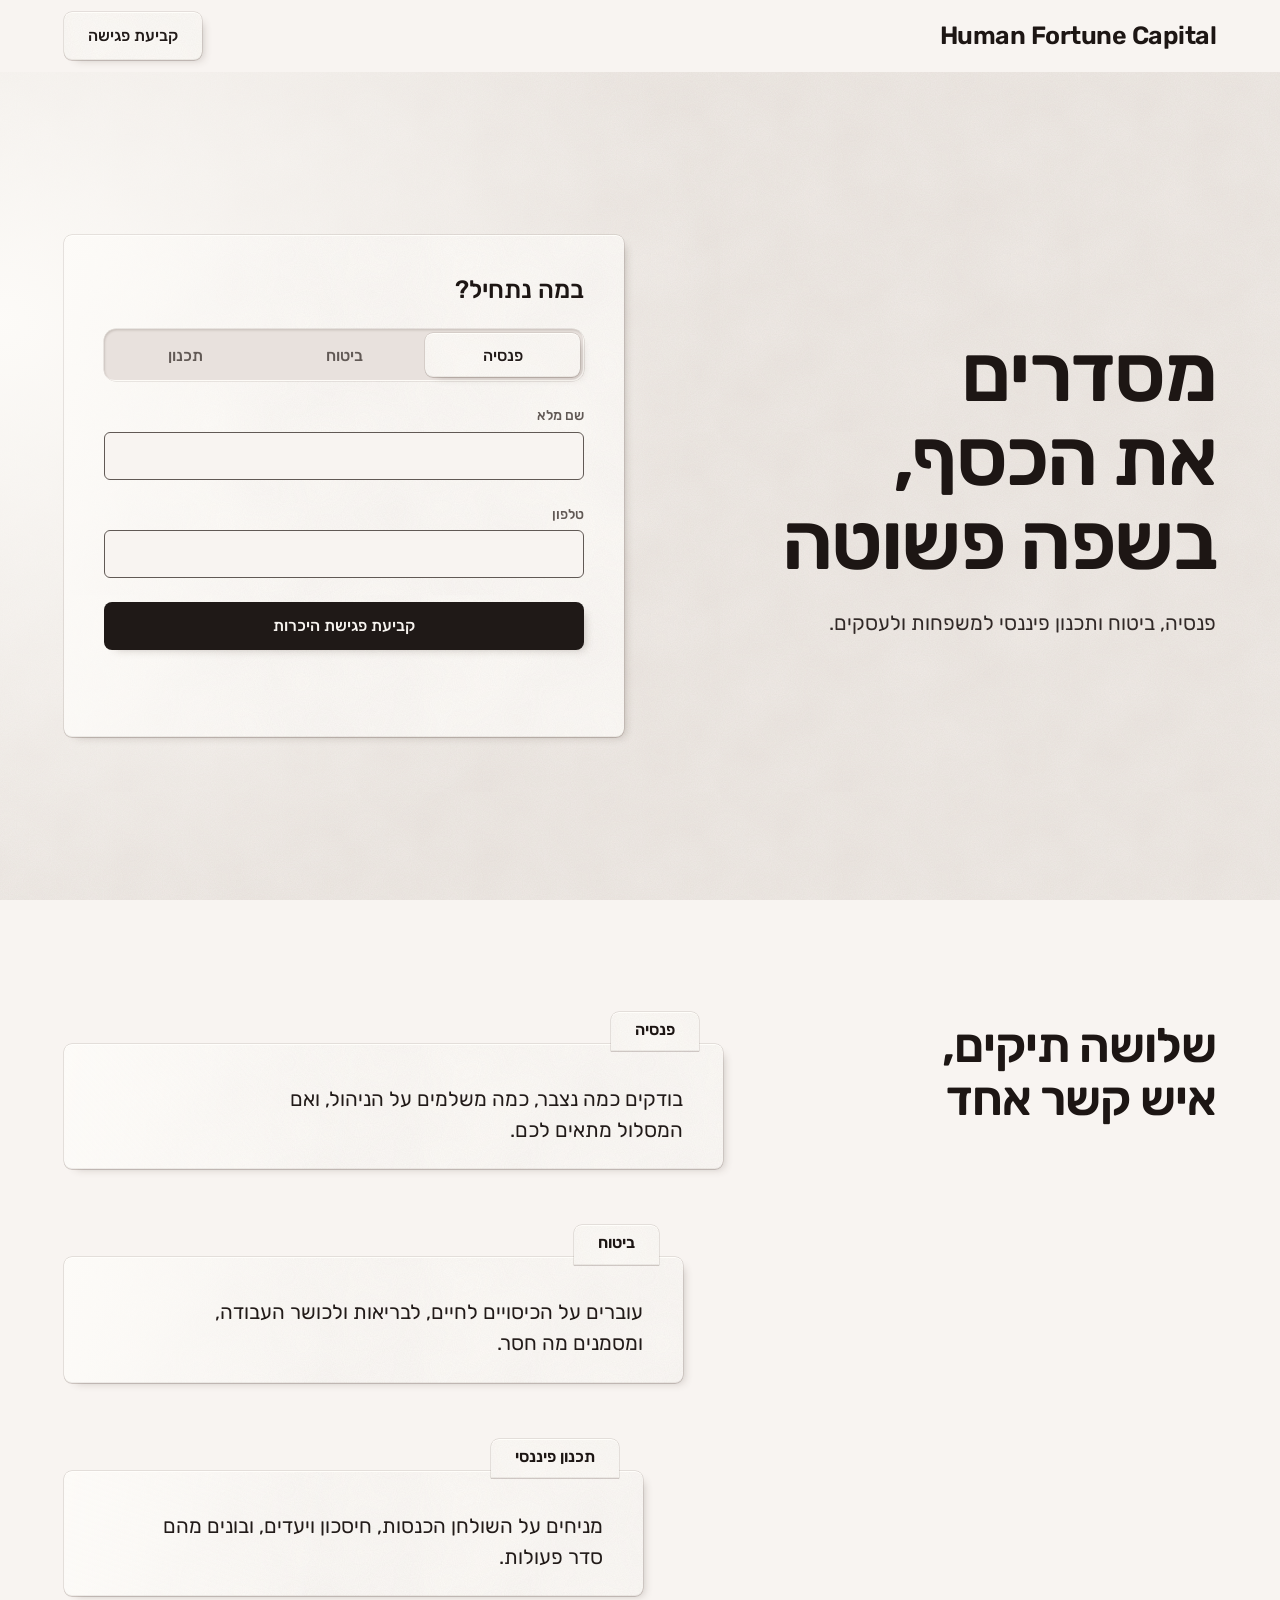
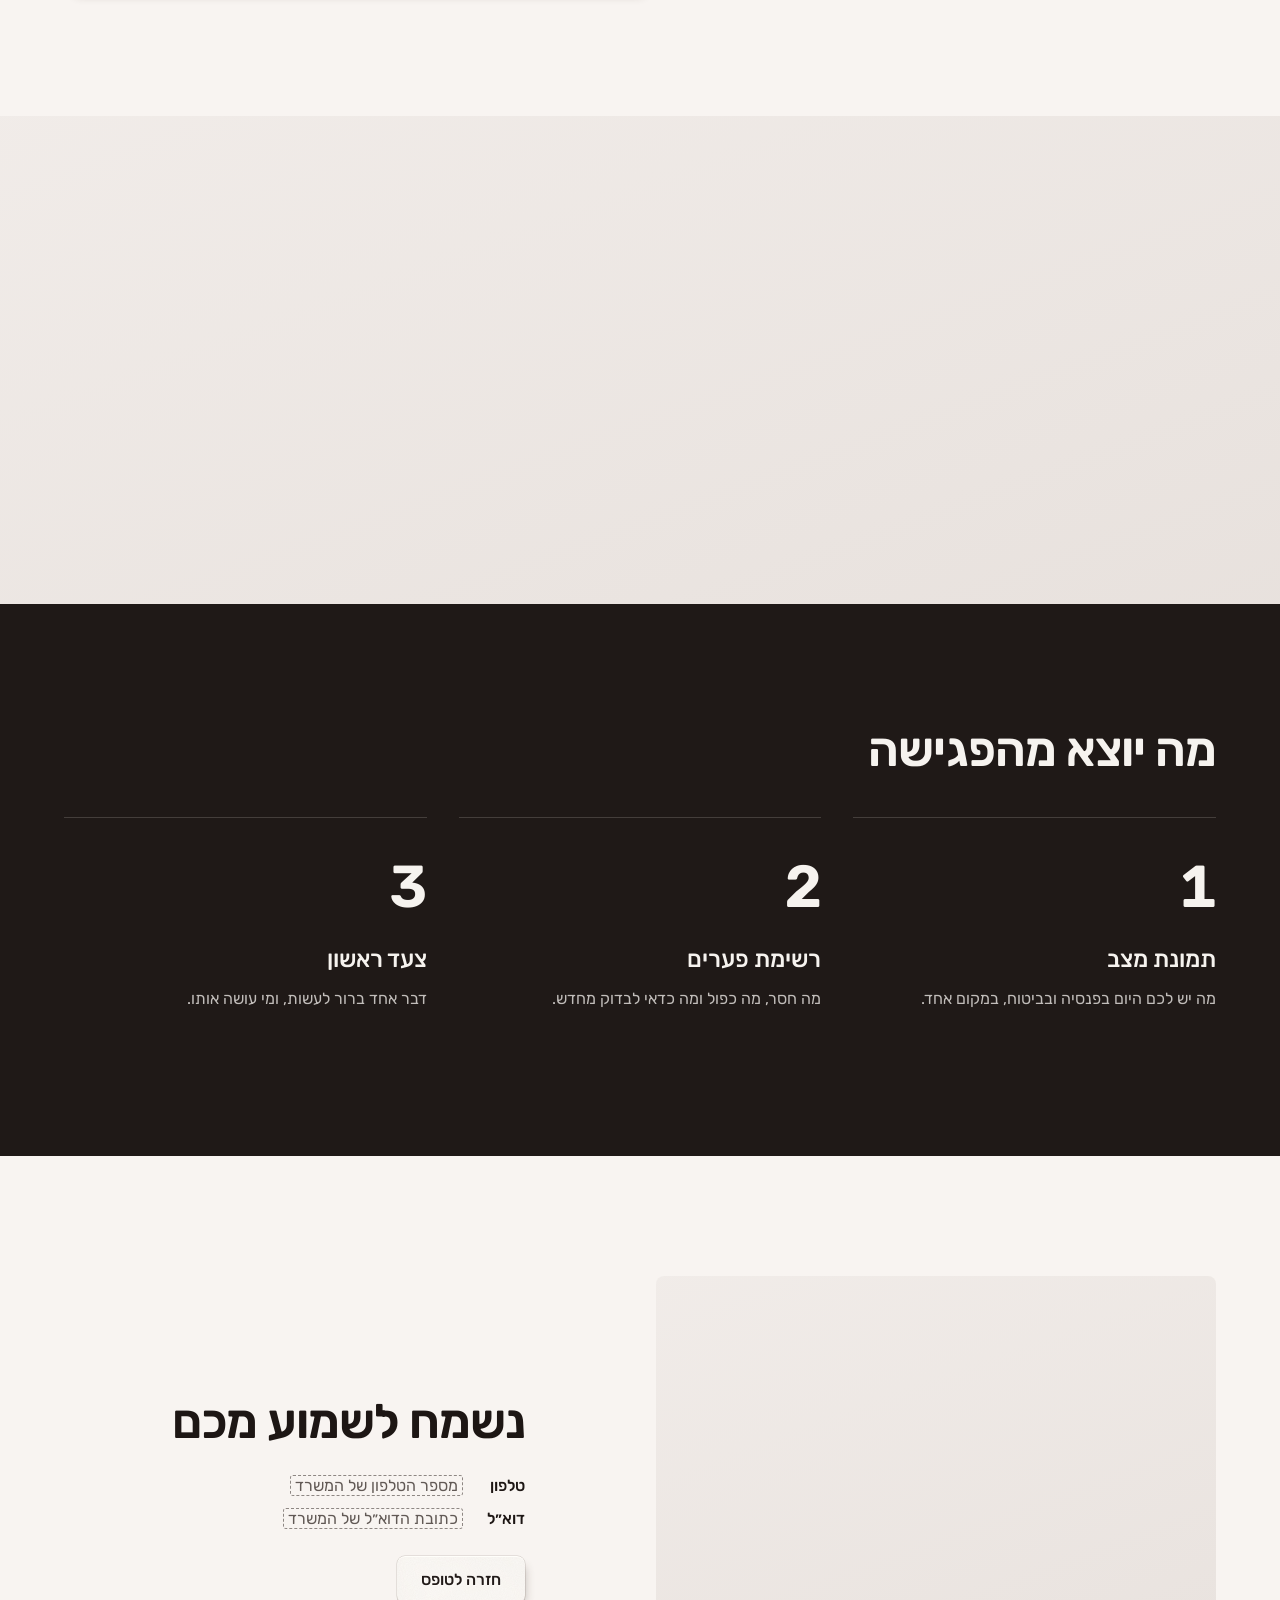
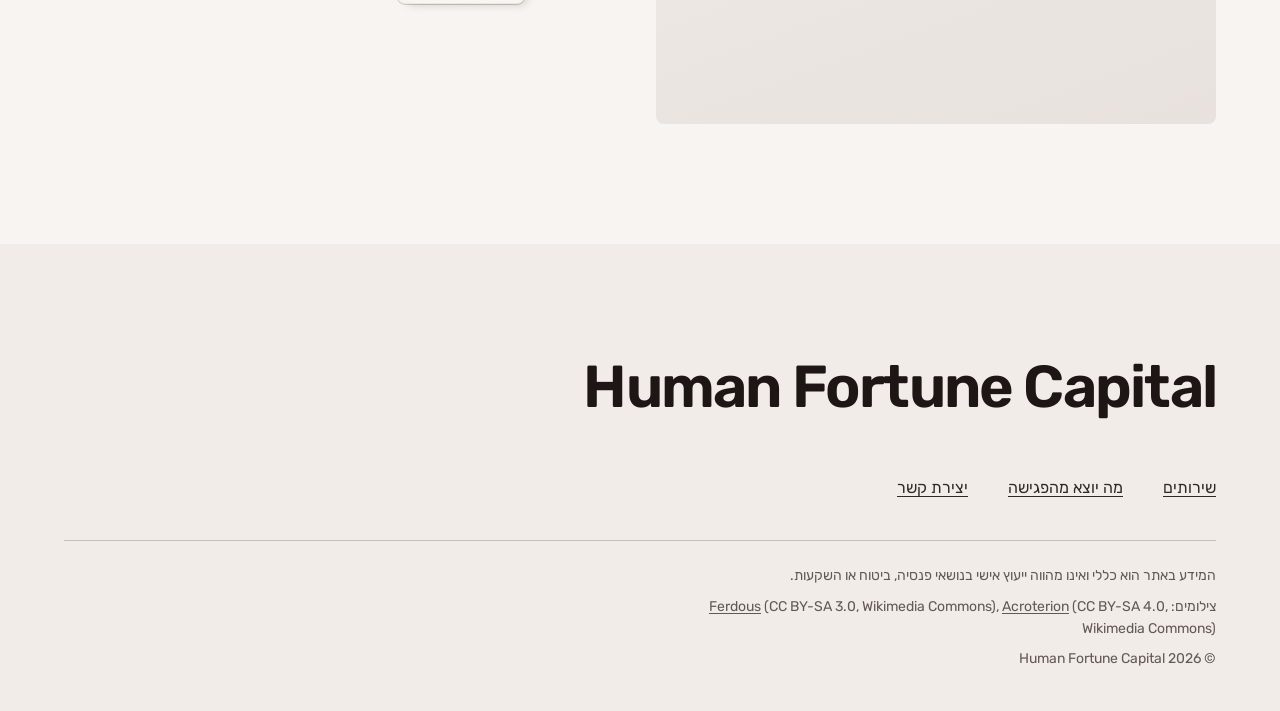
==== coral/index.html @ a2f9477d "Add three Hebrew RTL example designs for Human Fortune Capital Co-Authored-By: Claude Sonnet 5.5 <no" ====
<!doctype html>
<html lang="he" dir="rtl">
<head>
<meta charset="utf-8">
<meta name="viewport" content="width=device-width, initial-scale=1">
<title>Human Fortune Capital | פנסיה, ביטוח ותכנון פיננסי</title>
<meta name="description" content="Human Fortune Capital מלווה משפחות ועסקים בניהול פנסיה, ביטוח ותכנון פיננסי, בשפה פשוטה ועם פגישת היכרות אישית.">
<link rel="preconnect" href="https://fonts.googleapis.com"><link rel="preconnect" href="https://fonts.gstatic.com" crossorigin>
<link href="https://fonts.googleapis.com/css2?family=Rubik:wght@400;500;600&display=swap" rel="stylesheet">
<link rel="stylesheet" href="style.css">
</head>
<body>
<a class="skip" href="#main">דילוג לתוכן</a>

<header class="bar">
  <div class="container">
    <a class="mark latin" href="#top" aria-label="Human Fortune Capital, לראש הדף">Human Fortune Capital</a>
    <a class="btn btn--card" href="#book">קביעת פגישה</a>
  </div>
</header>

<main id="main">
  <div class="desk hero" id="top">
    <div class="container grid">
      <div class="text">
        <h1>מסדרים את הכסף, בשפה פשוטה</h1>
        <p class="lead">פנסיה, ביטוח ותכנון פיננסי למשפחות ולעסקים.</p>
      </div>
      <form class="req stock" id="book" data-endpoint="" novalidate>
        <h2>במה נתחיל?</h2>
        <fieldset class="groove"><legend>נושא הפגישה</legend>
          <input type="radio" name="topic" id="o1" value="pension" checked><label for="o1">פנסיה</label>
          <input type="radio" name="topic" id="o2" value="insurance"><label for="o2">ביטוח</label>
          <input type="radio" name="topic" id="o3" value="planning"><label for="o3">תכנון</label>
        </fieldset>
        <div class="f"><label for="name">שם מלא</label><input id="name" name="name" type="text" autocomplete="name" required></div>
        <div class="f"><label for="phone">טלפון</label><input id="phone" name="phone" type="tel" inputmode="tel" autocomplete="tel" required></div>
        <button class="btn btn--ink" type="submit">קביעת פגישת היכרות</button>
        <p class="help" id="help" aria-live="polite"></p>
      </form>
    </div>
  </div>

  <section class="recs" id="services">
    <div class="container grid">
      <div class="head"><h2>שלושה תיקים, איש קשר אחד</h2></div>
      <ul class="cards">
        <li class="stock"><h3>פנסיה</h3><p>בודקים כמה נצבר, כמה משלמים על הניהול, ואם המסלול מתאים לכם.</p></li>
        <li class="stock"><h3>ביטוח</h3><p>עוברים על הכיסויים לחיים, לבריאות ולכושר העבודה, ומסמנים מה חסר.</p></li>
        <li class="stock"><h3>תכנון פיננסי</h3><p>מניחים על השולחן הכנסות, חיסכון ויעדים, ובונים מהם סדר פעולות.</p></li>
      </ul>
    </div>
  </section>

  <section class="full" aria-label="תמונה">
    <figure class="wide" data-slot="wide" data-alt="תמונה רחבה ורגועה: משפחה בהליכה, בית או נוף">
      <img src="https://upload.wikimedia.org/wikipedia/commons/thumb/5/58/Family_walking_at_the_evening%2C_cox%27s_bazar_.jpg/1280px-Family_walking_at_the_evening%2C_cox%27s_bazar_.jpg" srcset="https://upload.wikimedia.org/wikipedia/commons/thumb/5/58/Family_walking_at_the_evening%2C_cox%27s_bazar_.jpg/960px-Family_walking_at_the_evening%2C_cox%27s_bazar_.jpg 960w, https://upload.wikimedia.org/wikipedia/commons/thumb/5/58/Family_walking_at_the_evening%2C_cox%27s_bazar_.jpg/1280px-Family_walking_at_the_evening%2C_cox%27s_bazar_.jpg 1280w, https://upload.wikimedia.org/wikipedia/commons/thumb/5/58/Family_walking_at_the_evening%2C_cox%27s_bazar_.jpg/1920px-Family_walking_at_the_evening%2C_cox%27s_bazar_.jpg 1920w" sizes="100vw" width="4160" height="2143" alt="שתי דמויות הולכות על חוף רטוב עם רדת הערב" style="object-position: 50% 60%" loading="lazy">
    </figure>
  </section>

  <section class="board" id="after">
    <div class="container grid">
      <h2>מה יוצא מהפגישה</h2>
      <ol>
        <li><h3>תמונת מצב</h3><p>מה יש לכם היום בפנסיה ובביטוח, במקום אחד.</p></li>
        <li><h3>רשימת פערים</h3><p>מה חסר, מה כפול ומה כדאי לבדוק מחדש.</p></li>
        <li><h3>צעד ראשון</h3><p>דבר אחד ברור לעשות, ומי עושה אותו.</p></li>
      </ol>
    </div>
  </section>

  <section class="close" id="contact">
    <div class="container grid">
      <figure class="pic" data-slot="home" data-alt="בית משפחתי או כניסה לבית">
        <img src="https://upload.wikimedia.org/wikipedia/commons/thumb/f/fb/342_East_Church_Street_Frederick_MD1.jpg/1280px-342_East_Church_Street_Frederick_MD1.jpg" srcset="https://upload.wikimedia.org/wikipedia/commons/thumb/f/fb/342_East_Church_Street_Frederick_MD1.jpg/960px-342_East_Church_Street_Frederick_MD1.jpg 960w, https://upload.wikimedia.org/wikipedia/commons/thumb/f/fb/342_East_Church_Street_Frederick_MD1.jpg/1280px-342_East_Church_Street_Frederick_MD1.jpg 1280w, https://upload.wikimedia.org/wikipedia/commons/thumb/f/fb/342_East_Church_Street_Frederick_MD1.jpg/1920px-342_East_Church_Street_Frederick_MD1.jpg 1920w" sizes="(min-width: 60rem) 50vw, 100vw" width="5874" height="5807" alt="בית עירוני מלבנים בהירות עם תריסים ירוקים" style="object-position: 50% 50%" loading="lazy">
      </figure>
      <div class="copy">
        <h2>נשמח לשמוע מכם</h2>
        <dl class="facts">
          <dt>טלפון</dt><dd><span class="fill" data-fill="phone">מספר הטלפון של המשרד</span></dd>
          <dt>דוא״ל</dt><dd><span class="fill" data-fill="email">כתובת הדוא״ל של המשרד</span></dd>
        </dl>
        <a class="btn btn--card" href="#book">חזרה לטופס</a>
      </div>
    </div>
  </section>
</main>

<footer>
  <div class="container">
    <a class="mast latin" href="#top" aria-label="Human Fortune Capital, לראש הדף">Human Fortune Capital</a>
    <nav aria-label="בתחתית הדף"><ul><li><a href="#services">שירותים</a></li><li><a href="#after">מה יוצא מהפגישה</a></li><li><a href="#contact">יצירת קשר</a></li></ul></nav>
    <div class="legal">
      <p>המידע באתר הוא כללי ואינו מהווה ייעוץ אישי בנושאי פנסיה, ביטוח או השקעות.</p>
      <p data-credits>צילומים: <a href="https://commons.wikimedia.org/wiki/File:Family_walking_at_the_evening,_cox%27s_bazar_.jpg">Ferdous</a> (CC BY-SA 3.0, Wikimedia Commons), <a href="https://commons.wikimedia.org/wiki/File:342_East_Church_Street_Frederick_MD1.jpg">Acroterion</a> (CC BY-SA 4.0, Wikimedia Commons)</p>
      <p>© 2026 Human Fortune Capital</p>
    </div>
  </div>
</footer>

<script>
document.querySelectorAll('form[data-endpoint]').forEach((form) => {
  const help = form.querySelector('[aria-live]');
  form.addEventListener('submit', (e) => {
    e.preventDefault();
    const bad = [...form.querySelectorAll('input[required]')].find((i) => !i.value.trim());
    form.querySelectorAll('input[required]').forEach((i) => i.toggleAttribute('aria-invalid', !i.value.trim()));
    if (bad) { help.textContent = 'חסרים פרטים. מלאו שם ומספר טלפון כדי שנוכל לחזור אליכם.'; bad.focus(); return; }
    if (!form.dataset.endpoint) { help.textContent = 'הטופס עדיין לא מחובר, ולכן לא נשלח דבר.'; return; }
    fetch(form.dataset.endpoint, { method: 'POST', body: new FormData(form) })
      .then((r) => { help.textContent = r.ok ? 'הבקשה נשלחה. נחזור אליכם בהקדם.' : 'השליחה לא הצליחה. נסו שוב בעוד דקה.'; })
      .catch(() => { help.textContent = 'השליחה לא הצליחה. נסו שוב בעוד דקה.'; });
  });
});
</script>
<script>window.hallmarkSlots = (m) => { for (const [k, v] of Object.entries(m)) { const s = document.querySelector(`[data-slot="${k}"]`); if (!s) continue; const im = new Image(); im.src = typeof v === 'string' ? v : v.src; im.alt = (typeof v === 'object' && v.alt) || s.dataset.alt || ''; s.querySelectorAll(':scope > img').forEach((o) => o.remove()); s.prepend(im); } };
document.querySelectorAll('[data-slot] img').forEach((i) => { if (i.complete && !i.naturalWidth) i.remove(); else i.addEventListener('error', () => i.remove(), { once: true }); });</script>
</body>
</html>
---- coral/style.css ----
/* Hallmark · shape: Letter · genre: modern-minimal · theme: Coral (deal 2/3, seed hebrew-rtl-human-fortune-b2d6·938e5c61·2026-11-10·r0) · job: book · draw: cf6a8c
 * hero: Counter (the request card on the felt desk is the visual) · nav: edge-aligned (wordmark and one action at opposite edges) · footer: mast (the wordmark large over the links) · imagery: photographs, library 2, muted · signature: the consultation request as a letterpress card on cotton stock, lit from the left
 * axes: light/grotesk-sans/warm · posture: restrained · contrast: pass · fold: pass · v2.0.0 */
/* Hallmark · pre-emit critique: P4 H4 E4 S4 R4 V4 · weakest: S, the hero card could belong to any consultancy; the copy names pension, insurance and planning in the groove so the card says what this firm does */
/* Hallmark · answered F4 · the theme pairs a cotton card control with one ink-board primary; the card is the quiet secondary and never competes with the board button */
/* Hallmark · answered hebrew-faces · the theme's General Sans and Geist Mono have no Hebrew glyphs, so Rubik stands in for display and body; no mono figures are used */
:root {
  color-scheme: light;
  --color-paper: oklch(97% 0.006 55); --color-paper-2: oklch(94.5% 0.007 55); --color-paper-3: oklch(91.5% 0.009 55);
  --color-ink: oklch(21% 0.012 38); --color-ink-2: oklch(29% 0.013 40); --color-muted: oklch(47% 0.013 45);
  --color-rule: oklch(87% 0.009 55); --color-rule-2: oklch(81% 0.011 55);
  --color-accent: oklch(74% 0.125 30); --color-accent-ink: oklch(21% 0.012 38); --color-accent-2: oklch(54% 0.165 29); --color-focus: oklch(54% 0.17 30);
  --color-cotton: oklch(98.8% 0.0045 80); --color-desk: oklch(94.3% 0.008 64); --color-print: oklch(23% 0.012 38);
  --color-board: oklch(22% 0.011 40); --color-board-type: oklch(96.5% 0.006 70); --color-paid: oklch(55.5% 0.15 33);
  --tex-cotton: url("cotton.svg"); --tex-desk: url("felt.svg");
  --shade: 32% 0.03 50; --lit: 100% 0.005 80; --deep: 7% 0.01 40;
  --font-display: "Rubik", ui-sans-serif, system-ui, sans-serif; --font-body: var(--font-display);
  --font-outlier: var(--font-body);
  --radius-card: 8px; --radius-input: 6px; --radius-pill: 999px; --radius-stock: 8px; --rule-hair: 1px;
  --shadow-card: 0 1px 2px oklch(20% 0.01 35 / 0.05);
  --edge-stock: inset 0 1px 0 oklch(var(--lit) / 0.9), inset 0 -1px 0 oklch(var(--shade) / 0.07), 0 0 0 0.5px oklch(var(--shade) / 0.22), 0 1px 0 oklch(var(--shade) / 0.12);
  --cast-stock: 6px 5px 10px -6px oklch(var(--shade) / 0.3); --cast-stock-lift: 12px 10px 18px -8px oklch(var(--shade) / 0.3);
  --press-groove: inset 1px 1.5px 2px oklch(var(--shade) / 0.16), inset -1px -1px 0 oklch(var(--lit) / 0.9), 0 0 0 0.5px oklch(var(--shade) / 0.2);
  --tracking-display: -0.02em; --display-weight: 600;
  --nav-h: 72px;
}

:root {
  --space-3xs: 2px; --space-2xs: 4px; --space-xs: 8px; --space-sm: 12px; --space-md: 16px; --space-lg: 24px; --space-xl: 40px; --space-2xl: 64px; --space-3xl: 96px; --space-4xl: 144px;
  --text-xs: 0.8125rem; --text-sm: 0.875rem; --text-md: 1rem; --text-lg: 1.25rem; --text-xl: 1.5625rem; --text-2xl: 1.953rem; --text-3xl: 2.441rem;
  --text-display-s: clamp(2.25rem, 4vw + 0.5rem, 3.75rem); --text-display: clamp(2.75rem, 5vw + 1rem, 5.25rem);
  --text-section: clamp(2rem, 2.5vw + 1rem, 3.5rem); --text-title: clamp(1.25rem, 0.75vw + 0.875rem, 1.625rem); --text-lead: clamp(1.125rem, 0.35vw + 1rem, 1.375rem);
  --ease-out: cubic-bezier(0.16, 1, 0.3, 1); --ease-in: cubic-bezier(0.7, 0, 0.84, 0); --ease-in-out: cubic-bezier(0.65, 0, 0.35, 1);
  --dur-micro: 120ms; --dur-short: 220ms; --dur-long: 420ms;
  --container: 1440px; --gutter: 64px; --gap-columns: 32px; --section-gap-s: 120px; --section-gap: 144px; --section-gap-l: 176px;
  --z-base: 1; --z-raised: 10; --z-dropdown: 100; --z-sticky: 200; --z-sticky-nav: 300; --z-modal: 400; --z-toast: 500; --z-tooltip: 600;
}
*, *::before, *::after { box-sizing: border-box; }
html, body { overflow-x: clip; }
html { scrollbar-color: var(--color-muted) var(--color-paper); scroll-padding-top: var(--space-3xl); }
body { margin: 0; background: var(--color-paper); color: var(--color-ink); font-family: var(--font-body); font-size: var(--text-md); line-height: 1.6; -webkit-font-smoothing: antialiased; caret-color: var(--color-accent); }
::selection { background: color-mix(in oklab, var(--color-accent) 22%, transparent); color: var(--color-ink); }
:focus-visible { outline: 2px solid var(--color-focus); outline-offset: 2px; }
a { color: inherit; text-decoration-thickness: 1px; text-underline-offset: 0.16em; }
h1, h2, h3 { margin: 0; font-family: var(--font-display); font-weight: var(--display-weight, 700); font-synthesis: none; letter-spacing: var(--tracking-display); line-height: 1.1; overflow-wrap: break-word; min-width: 0; text-wrap: balance; }
h1 { max-width: 20ch; font-size: var(--text-display); } h2 { max-width: 30ch; font-size: var(--text-section); } h3 { max-width: 40ch; font-size: var(--text-title); line-height: 1.25; }
.lead { font-size: var(--text-lead); line-height: 1.55; max-width: 52ch; }
p { margin: 0; text-wrap: pretty; }
p:not([class]) { max-width: 65ch; }
img, video { max-width: 100%; height: auto; display: block; }
svg { display: block; }
ul, ol { margin: 0; padding: 0; list-style: none; }
[hidden] { display: none !important; }
button, input, select, textarea { font: inherit; }
.container { width: 100%; max-width: var(--container); margin-inline: auto; padding-inline: var(--gutter); }
.num, .figure { font-variant-numeric: tabular-nums; }
.visually-hidden { position: absolute; width: 1px; height: 1px; overflow: hidden; clip-path: inset(50%); white-space: nowrap; }
.latin { direction: ltr; unicode-bidi: isolate; display: inline-block; }
[data-slot] { position: relative; overflow: hidden; margin: 0; background: linear-gradient(160deg, var(--color-paper-2, var(--color-paper)), var(--color-paper-3, var(--color-paper))); }
[data-slot] > img { position: absolute; inset: 0; width: 100%; height: 100%; object-fit: cover; z-index: 1; }
[data-slot]:has(> img) > :not(img):not([data-keep]) { display: none !important; }
.skip { position: absolute; inset-inline-start: var(--space-md); top: calc(-1 * var(--space-3xl)); z-index: var(--z-toast); padding: var(--space-xs) var(--space-md); background: var(--color-ink); color: var(--color-paper); }
.skip:focus-visible { top: var(--space-md); }
.fill { padding: 0 0.25em; border: 1px dashed color-mix(in oklch, var(--color-muted) 70%, transparent); border-radius: 3px; color: var(--color-muted); -webkit-box-decoration-break: clone; box-decoration-break: clone; }
@media (max-width: 60rem) { :root { --gutter: 24px; --section-gap-s: 80px; --section-gap: 96px; --section-gap-l: 120px; } }
@media (max-width: 40rem) { :root { --gutter: 16px; --section-gap-s: 56px; --section-gap: 72px; --section-gap-l: 96px; --gap-columns: 16px; } }
@media (prefers-reduced-motion: reduce) { *:not(.keep-motion), *:not(.keep-motion)::before, *:not(.keep-motion)::after { animation-duration: 0.01ms !important; animation-iteration-count: 1 !important; transition-duration: 0.01ms !important; scroll-behavior: auto !important; } }

/* photographs: muted sepia=8 */
[data-slot] > img { filter: saturate(0.8) sepia(0.08); outline: var(--rule-hair) solid color-mix(in oklab, var(--color-ink) 8%, transparent); outline-offset: -1px; }
body { color: var(--color-ink-2); }
h1, h2, h3 { color: var(--color-ink); }
.grid { display: grid; grid-template-columns: repeat(12, minmax(0, 1fr)); column-gap: var(--gap-columns); }
a:hover { text-decoration-color: var(--color-accent-2); }

/* surfaces */
.stock { background-color: var(--color-cotton); background-image: linear-gradient(100deg, var(--color-cotton), transparent 45%), var(--tex-cotton); color: var(--color-print); box-shadow: var(--edge-stock), var(--cast-stock); border-radius: var(--radius-stock); }
.desk { background-color: var(--color-desk); background-image: radial-gradient(90% 120% at 0% 30%, var(--color-cotton), transparent 62%), var(--tex-desk); }

/* controls: letterpress cards */
.btn { display: inline-flex; align-items: center; justify-content: center; min-height: 48px; padding: 0 var(--space-lg); border: 0; border-radius: var(--radius-stock); font-size: var(--text-md); font-weight: 500; white-space: nowrap; text-decoration: none; cursor: pointer; transition: transform var(--dur-micro) var(--ease-out), box-shadow var(--dur-short) var(--ease-out); }
.btn--card { background-color: var(--color-cotton); background-image: var(--tex-cotton); color: var(--color-print); text-shadow: 0.5px 0.75px 0 var(--color-cotton); box-shadow: var(--edge-stock), var(--cast-stock); }
.btn--ink { background: var(--color-board); color: var(--color-board-type); text-shadow: 0 -0.75px 0 var(--color-ink); box-shadow: var(--cast-stock); }
.btn:hover { transform: translateY(-1px); box-shadow: var(--edge-stock), var(--cast-stock-lift); }
.btn--ink:hover { box-shadow: var(--cast-stock-lift); }
.btn:active { transform: translateY(1px); }
.btn:disabled, .btn[aria-disabled="true"] { opacity: 0.55; cursor: not-allowed; transform: none; }
.btn[aria-busy="true"] { cursor: progress; }
@media (prefers-reduced-motion: reduce) { .btn { transition: none; } .btn:hover, .btn:active { transform: none; } }

/* nav: edge-aligned */
.bar .container { display: flex; align-items: center; justify-content: space-between; min-height: var(--nav-h); gap: var(--space-lg); }
.mark { font-family: var(--font-display); font-weight: 600; font-size: var(--text-xl); letter-spacing: -0.02em; color: var(--color-ink); text-decoration: none; white-space: nowrap; }

/* hero: counter */
.hero { min-height: calc(100dvh - var(--nav-h)); display: grid; align-items: center; }
.hero .grid { align-items: center; row-gap: var(--space-xl); padding-block: var(--space-2xl); }
.hero .text { grid-column: 1 / span 5; display: grid; gap: var(--space-lg); }
.hero h1 { font-size: var(--text-display); line-height: 1.05; max-width: 10ch; }
.req { grid-column: 7 / -1; padding: var(--space-xl); display: grid; gap: var(--space-lg); }
.req h2 { font-size: var(--text-xl); line-height: 1.2; font-weight: 500; letter-spacing: 0; }
.groove { margin: 0; padding: var(--space-2xs); border: 0; display: grid; grid-template-columns: repeat(3, minmax(0, 1fr)); gap: var(--space-2xs); border-radius: 12px; background: var(--color-paper-3); box-shadow: var(--press-groove); }
.groove legend { position: absolute; width: 1px; height: 1px; overflow: hidden; clip-path: inset(50%); }
.groove input { position: absolute; opacity: 0; width: 1px; height: 1px; }
.groove label { display: flex; align-items: center; justify-content: center; min-height: 44px; padding: 0 var(--space-xs); border-radius: var(--radius-stock); font-weight: 500; font-size: var(--text-md); color: var(--color-muted); cursor: pointer; transition: background-color var(--dur-short) var(--ease-out), color var(--dur-short) var(--ease-out); }
.groove label:hover { color: var(--color-ink); }
.groove input:checked + label { background-color: var(--color-cotton); background-image: var(--tex-cotton); color: var(--color-print); box-shadow: var(--edge-stock), var(--cast-stock); text-shadow: 0.5px 0.75px 0 var(--color-cotton); }
.groove input:focus-visible + label { outline: 2px solid var(--color-focus); outline-offset: 2px; }
.f { display: grid; gap: var(--space-2xs); }
.f label { font-size: var(--text-sm); font-weight: 500; color: var(--color-muted); }
.f input { min-height: 48px; padding: 0 var(--space-md); border: var(--rule-hair) solid var(--color-muted); border-radius: var(--radius-input); background: var(--color-paper); color: var(--color-ink); outline: 2px solid transparent; outline-offset: -3px; }
.f input:focus-visible { outline-color: var(--color-focus); }
.f input[aria-invalid] { background: color-mix(in oklab, var(--color-accent) 12%, var(--color-paper)); }
.req .btn { justify-self: stretch; }
.help { min-height: 1lh; font-size: var(--text-sm); color: var(--color-muted); }

/* sections */
section { padding-block: var(--section-gap-s); }
.recs .grid { align-items: start; row-gap: var(--space-xl); }
.recs .head { grid-column: 1 / span 4; display: grid; gap: var(--space-lg); position: sticky; top: var(--space-2xl); }
.cards { grid-column: 6 / -1; display: grid; gap: var(--space-2xl); }
.cards > li { --i: 0; position: relative; margin-top: var(--space-lg); padding: var(--space-xl) var(--space-xl) var(--space-lg); margin-inline-start: calc(var(--i) * var(--space-xl)); }
.cards > li:nth-child(2) { --i: 1; } .cards > li:nth-child(3) { --i: 2; }
.cards h3 { position: absolute; top: calc(-1 * var(--space-lg) - var(--space-xs)); inset-inline-start: var(--space-lg); padding: var(--space-xs) var(--space-lg) var(--space-sm); font-size: var(--text-md); font-weight: 600; letter-spacing: 0; line-height: 1.2; border-radius: var(--radius-stock) var(--radius-stock) 0 0; background-color: var(--color-cotton); background-image: var(--tex-cotton); box-shadow: var(--edge-stock); }
.cards p { font-size: var(--text-lead); line-height: 1.5; color: var(--color-print); max-width: 34ch; }

.full { padding: 0; }
.full .wide { aspect-ratio: 21 / 8; min-height: 360px; max-height: 640px; border-radius: 0; }

.board { background: var(--color-board); color: var(--color-board-type); --color-rule: color-mix(in oklab, var(--color-board-type) 20%, var(--color-board)); padding-block: var(--section-gap-s); }
.board .grid { align-items: start; row-gap: var(--space-xl); }
.board h2 { color: var(--color-board-type); grid-column: 1 / span 8; max-width: none; }
.board ol { grid-column: 1 / -1; counter-reset: s; display: grid; grid-template-columns: repeat(3, minmax(0, 1fr)); column-gap: var(--gap-columns); }
.board li { counter-increment: s; display: grid; align-content: start; gap: var(--space-sm); padding-block: var(--space-xl) var(--space-lg); border-top: var(--rule-hair) solid var(--color-rule); }
.board li::before { content: counter(s); font-size: var(--text-display-s); line-height: 1; font-weight: 600; letter-spacing: -0.03em; color: var(--color-board-type); font-variant-numeric: tabular-nums; margin-bottom: var(--space-md); }
.board h3 { color: var(--color-board-type); font-size: var(--text-title); font-weight: 500; letter-spacing: 0; }
.board li p { color: color-mix(in oklab, var(--color-board-type) 78%, var(--color-board)); }

.close .grid { align-items: center; row-gap: var(--space-xl); }
.close .pic { grid-column: 1 / span 6; aspect-ratio: 5 / 4; min-height: 400px; border-radius: var(--radius-card); }
.close .copy { grid-column: 8 / -1; display: grid; gap: var(--space-lg); justify-items: start; }
.facts { display: grid; grid-template-columns: max-content 1fr; gap: var(--space-xs) var(--space-lg); margin: 0; }
.facts dt { font-weight: 500; color: var(--color-ink); }
.facts dd { margin: 0; }

/* footer: mast */
footer { background: var(--color-paper-2); padding-block: var(--space-3xl) var(--space-xl); }
footer .mast { font-family: var(--font-display); font-weight: 600; letter-spacing: -0.03em; font-size: min(var(--text-display-s), 7.5vw); white-space: nowrap; color: var(--color-ink); text-decoration: none; display: inline-block; margin-bottom: var(--space-xl); }
footer ul { display: flex; flex-wrap: wrap; gap: var(--space-lg) var(--space-xl); padding-bottom: var(--space-xl); border-bottom: var(--rule-hair) solid var(--color-rule-2); }
footer .legal { padding-top: var(--space-lg); display: grid; gap: var(--space-xs); font-size: var(--text-sm); color: var(--color-muted); }
footer .legal p { max-width: 70ch; }

@media (max-width: 60rem) {
  .hero { min-height: 0; }
  .board ol { grid-template-columns: minmax(0, 1fr); }
  .hero .text, .req, .recs .head, .cards, .board h2, .board ol, .close .pic, .close .copy { grid-column: 1 / -1; }
  .req { padding: var(--space-lg); }
  .recs .head { position: static; }
  .cards > li { margin-inline-start: 0; padding: var(--space-xl) var(--space-lg) var(--space-lg); }
  .full .wide { aspect-ratio: 4 / 3; min-height: 0; }
  .close .pic { min-height: 0; aspect-ratio: 4 / 3; }
}
@media (max-width: 40rem) { .mark { font-size: var(--text-md); } .bar .container { gap: var(--space-sm); } .bar .btn { padding: 0 var(--space-md); } }
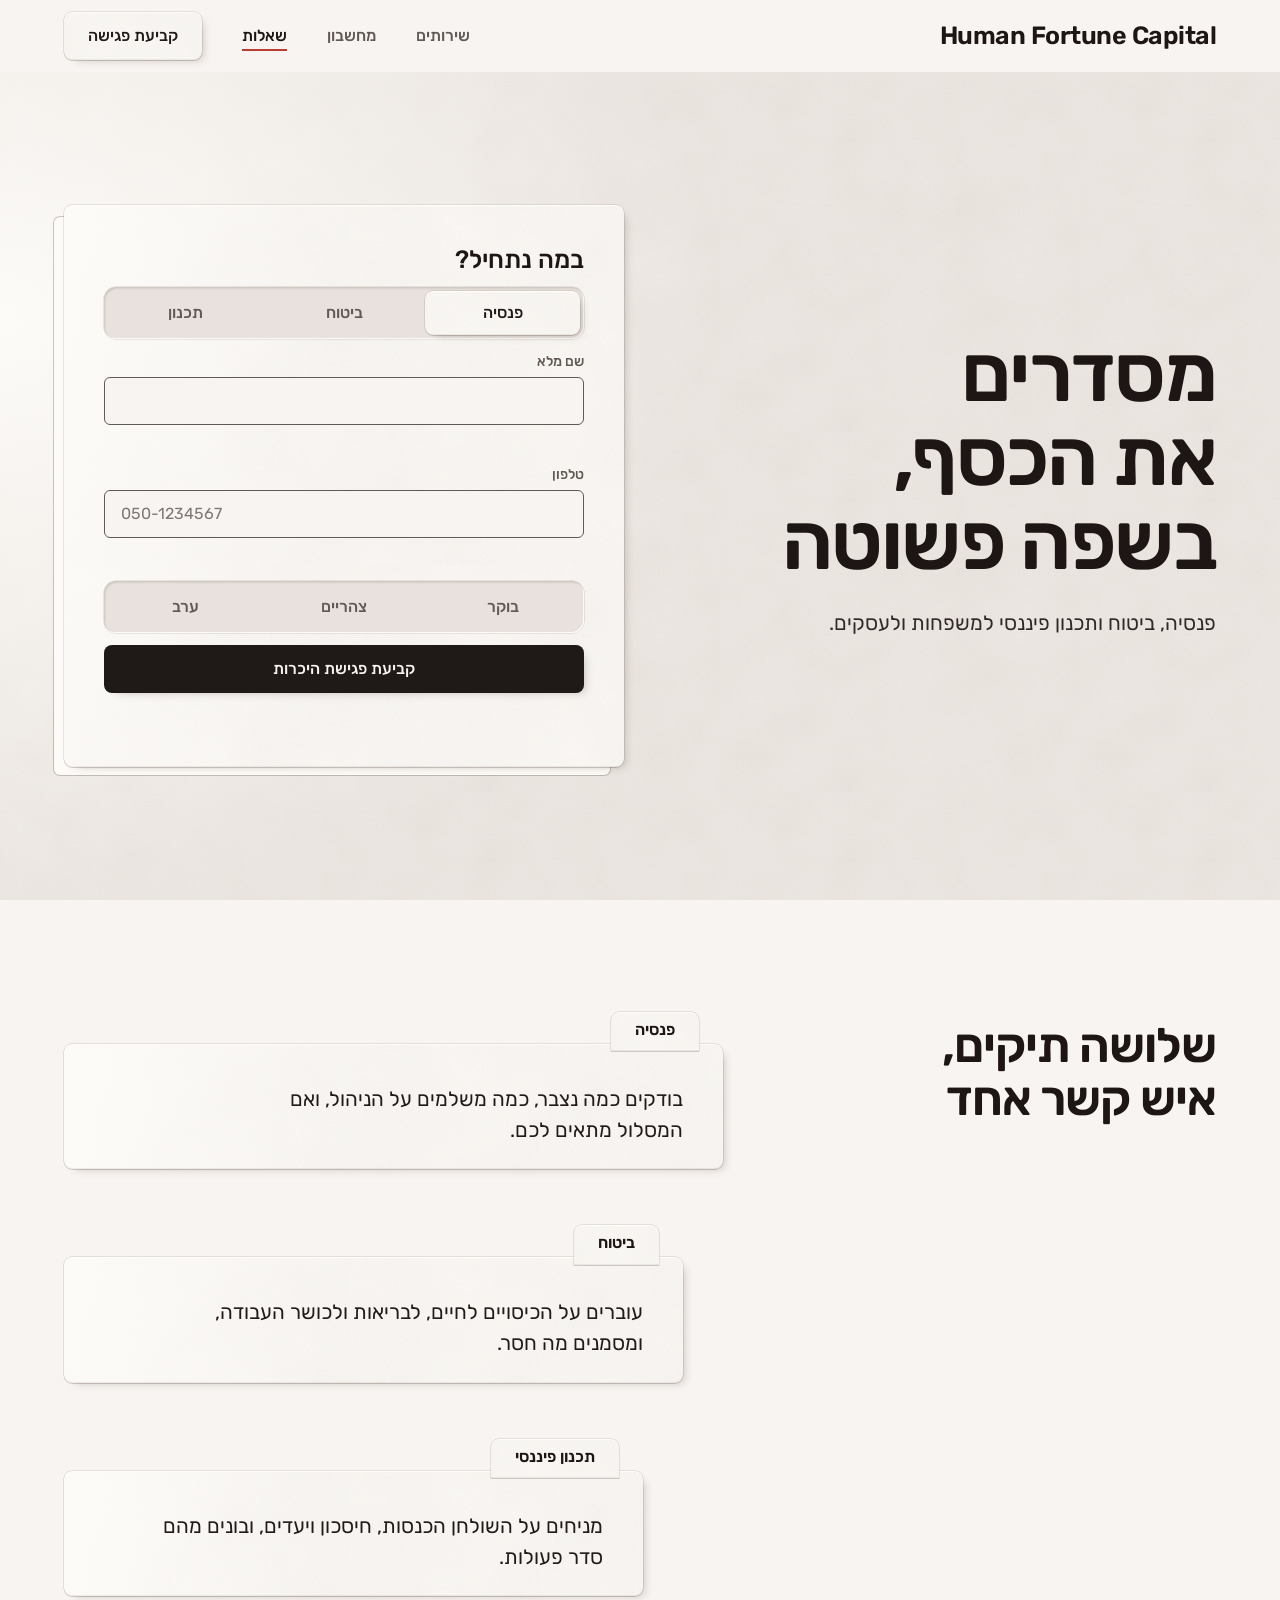
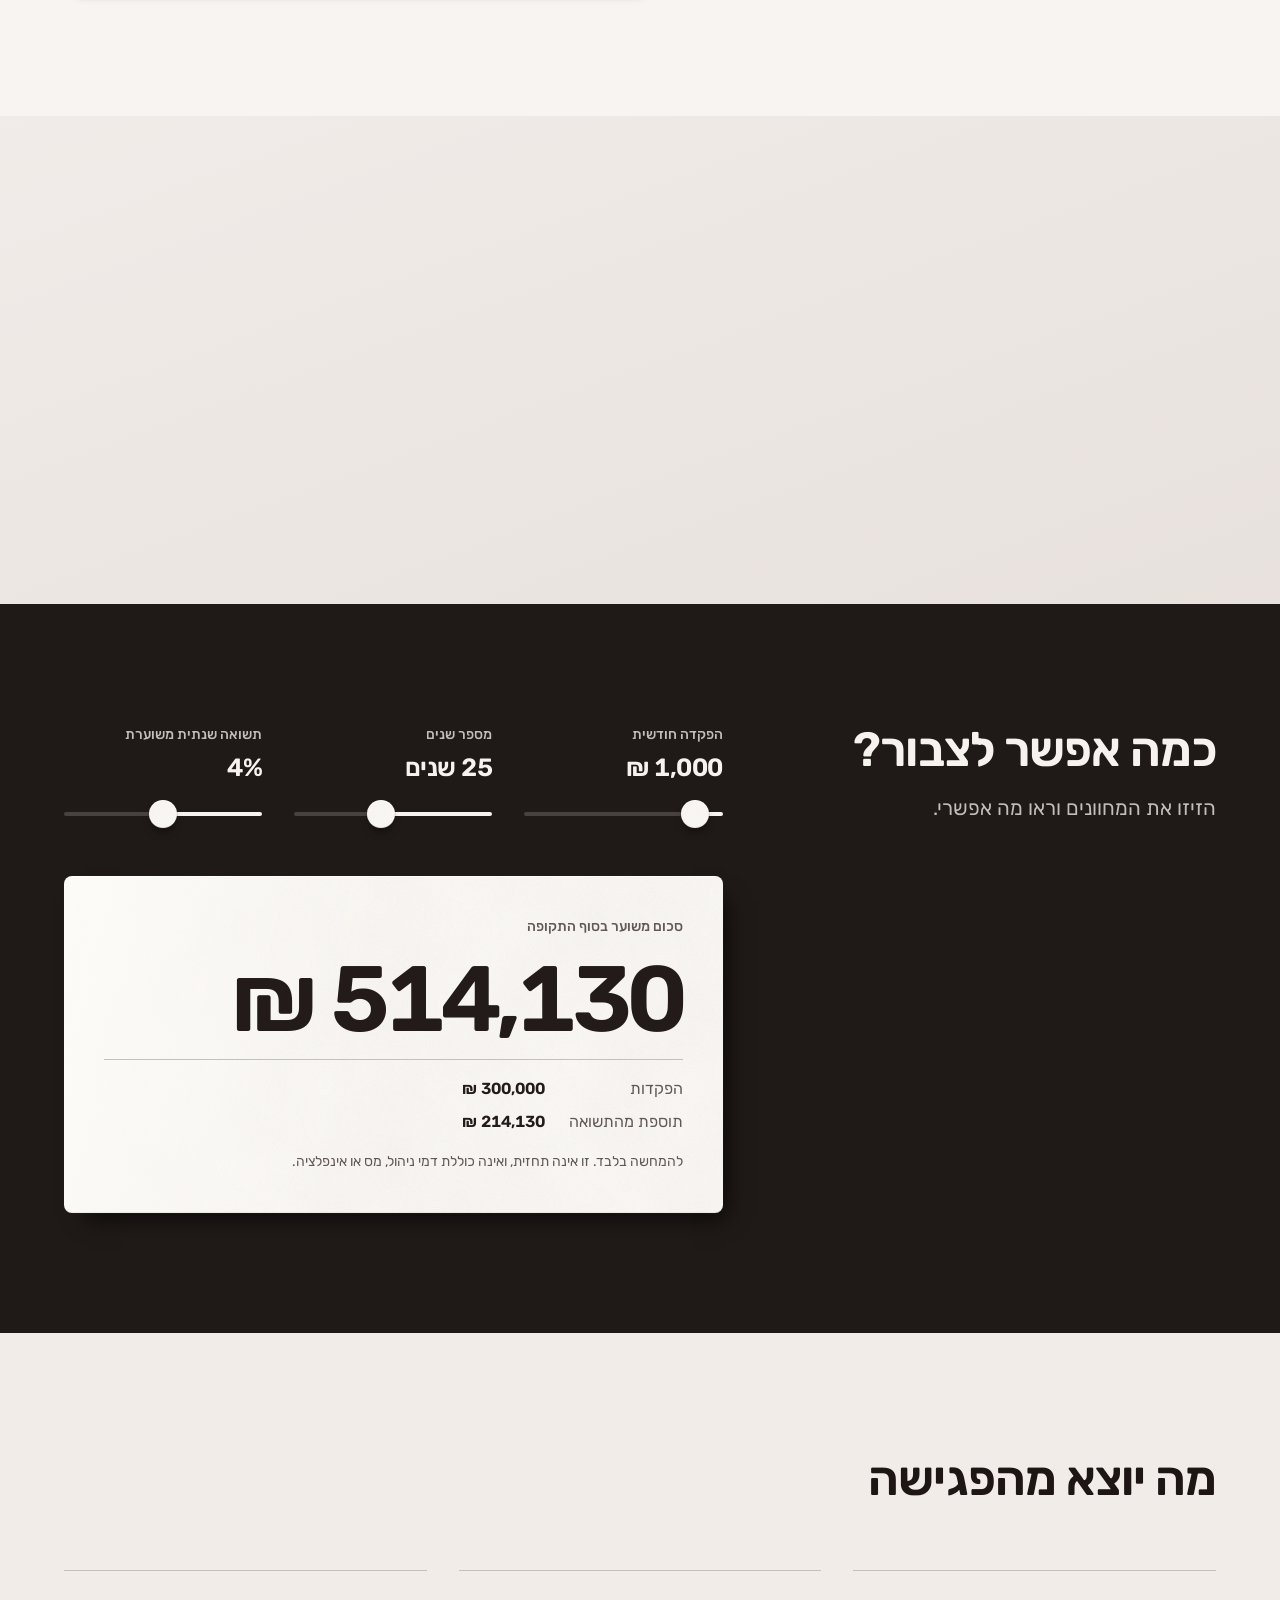
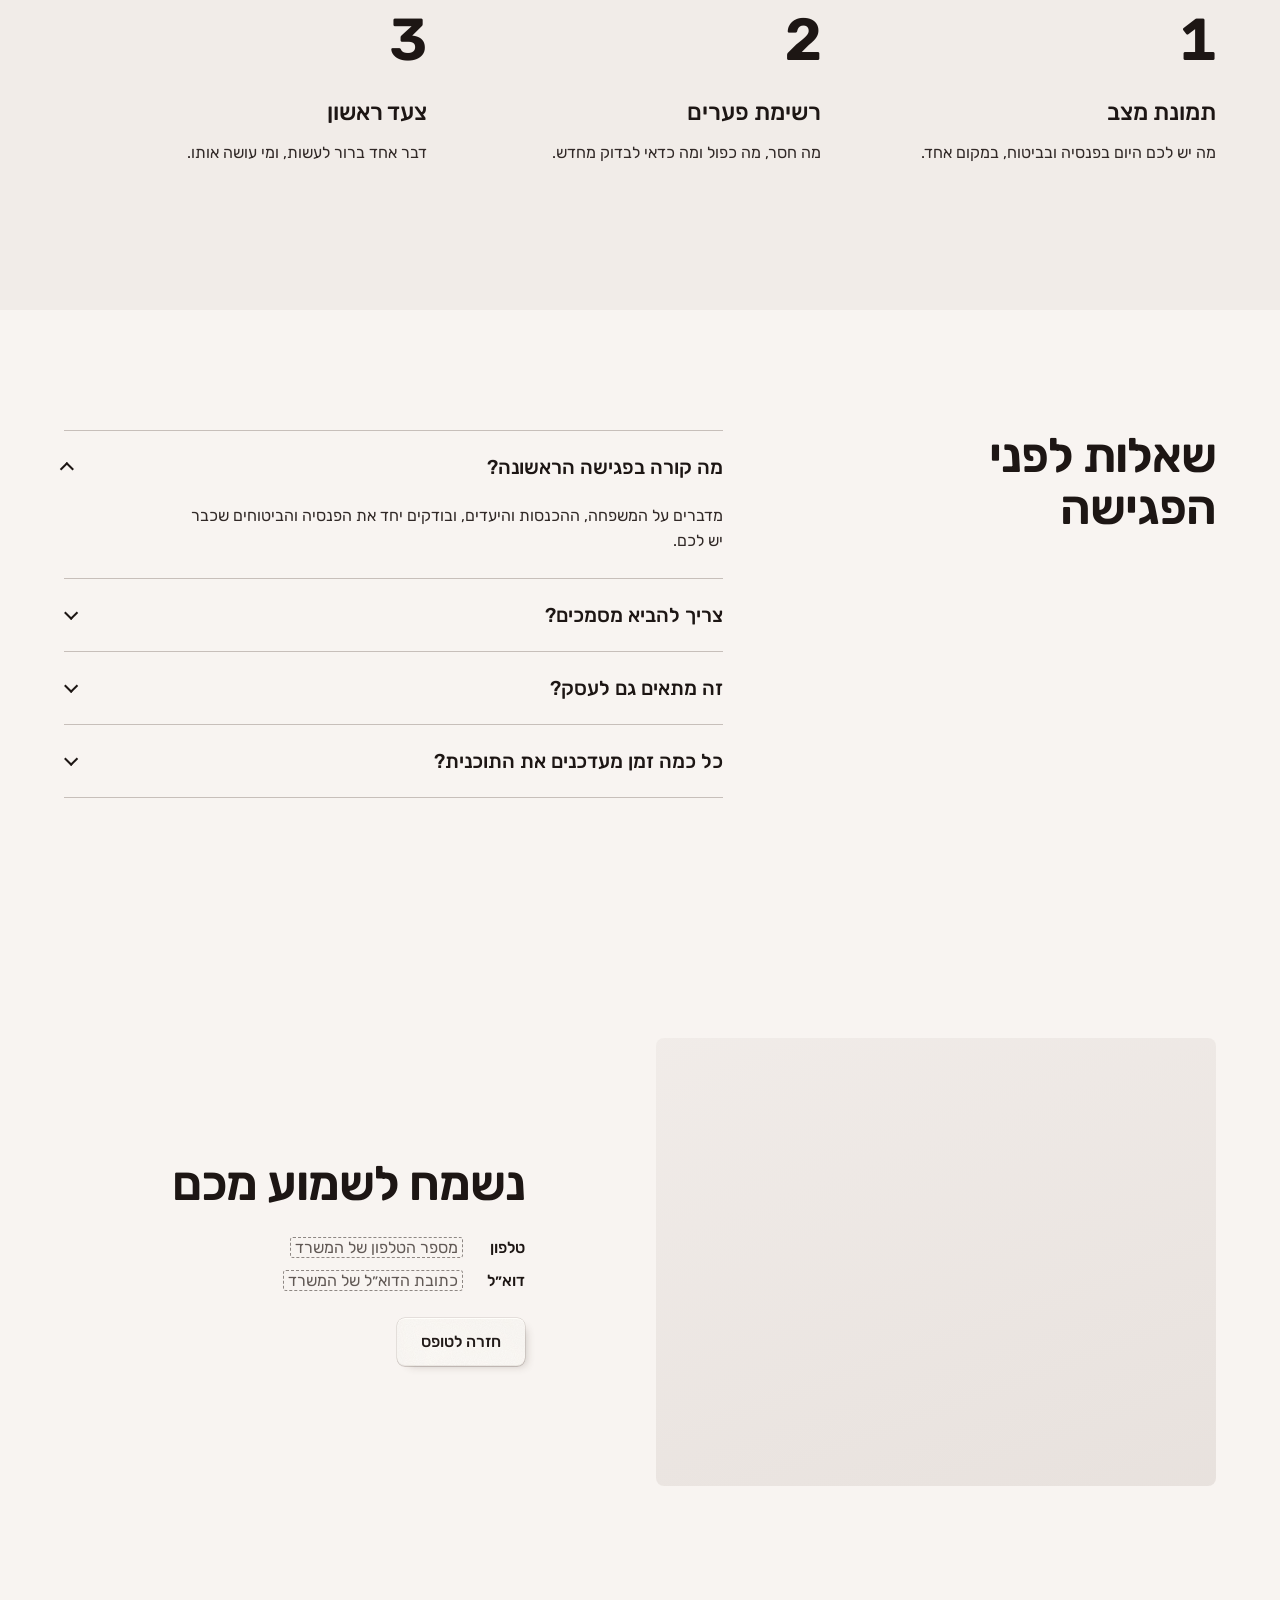
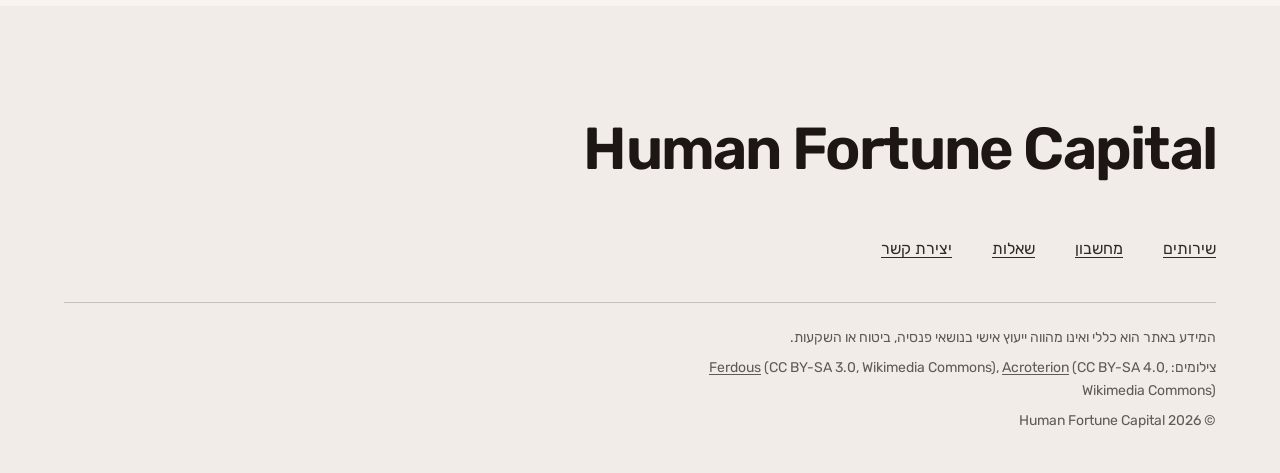
==== commit f6d7e9c0: "Improve coral and hedgerow: calculator, FAQ, sticky nav with mobile menu, validation, mobile dock Co" ====
--- a/coral/index.html
+++ b/coral/index.html
@@ -5,18 +5,37 @@
 <meta name="viewport" content="width=device-width, initial-scale=1">
 <title>Human Fortune Capital | פנסיה, ביטוח ותכנון פיננסי</title>
 <meta name="description" content="Human Fortune Capital מלווה משפחות ועסקים בניהול פנסיה, ביטוח ותכנון פיננסי, בשפה פשוטה ועם פגישת היכרות אישית.">
+<link rel="icon" href="data:,">
 <link rel="preconnect" href="https://fonts.googleapis.com"><link rel="preconnect" href="https://fonts.gstatic.com" crossorigin>
 <link href="https://fonts.googleapis.com/css2?family=Rubik:wght@400;500;600&display=swap" rel="stylesheet">
 <link rel="stylesheet" href="style.css">
+<script>document.documentElement.classList.add('js');</script>
 </head>
 <body>
+<div class="sentinel" data-sentinel></div>
 <a class="skip" href="#main">דילוג לתוכן</a>
 
 <header class="bar">
   <div class="container">
     <a class="mark latin" href="#top" aria-label="Human Fortune Capital, לראש הדף">Human Fortune Capital</a>
-    <a class="btn btn--card" href="#book">קביעת פגישה</a>
+    <nav class="links" data-spy aria-label="ראשי">
+      <a href="#services">שירותים</a>
+      <a href="#calc">מחשבון</a>
+      <a href="#faq">שאלות</a>
+    </nav>
+    <div class="acts">
+      <a class="btn btn--card book" href="#book">קביעת פגישה</a>
+      <button class="btn btn--card menu-btn" type="button" popovertarget="menu" aria-label="תפריט">תפריט</button>
+    </div>
   </div>
+  <nav class="menu" id="menu" popover aria-label="תפריט">
+    <ul>
+      <li><a href="#services">שירותים</a></li>
+      <li><a href="#calc">מחשבון</a></li>
+      <li><a href="#faq">שאלות</a></li>
+      <li><a href="#contact">יצירת קשר</a></li>
+    </ul>
+  </nav>
 </header>
 
 <main id="main">
@@ -26,17 +45,22 @@
         <h1>מסדרים את הכסף, בשפה פשוטה</h1>
         <p class="lead">פנסיה, ביטוח ותכנון פיננסי למשפחות ולעסקים.</p>
       </div>
-      <form class="req stock" id="book" data-endpoint="" novalidate>
+      <form class="req stock" id="book" data-endpoint="" data-nodock novalidate>
         <h2>במה נתחיל?</h2>
         <fieldset class="groove"><legend>נושא הפגישה</legend>
           <input type="radio" name="topic" id="o1" value="pension" checked><label for="o1">פנסיה</label>
           <input type="radio" name="topic" id="o2" value="insurance"><label for="o2">ביטוח</label>
           <input type="radio" name="topic" id="o3" value="planning"><label for="o3">תכנון</label>
         </fieldset>
-        <div class="f"><label for="name">שם מלא</label><input id="name" name="name" type="text" autocomplete="name" required></div>
-        <div class="f"><label for="phone">טלפון</label><input id="phone" name="phone" type="tel" inputmode="tel" autocomplete="tel" required></div>
+        <div class="f"><label for="name">שם מלא</label><input id="name" name="name" type="text" autocomplete="name" required aria-required="true" aria-describedby="e-name" data-err="כתבו שם מלא, כדי שנדע למי לחזור."><p class="err" id="e-name"></p></div>
+        <div class="f"><label for="phone">טלפון</label><input id="phone" name="phone" type="tel" inputmode="tel" autocomplete="tel" placeholder="050-1234567" required aria-required="true" aria-describedby="e-phone" data-err="מספר הטלפון נראה חלקי. כתבו לפחות תשע ספרות."><p class="err" id="e-phone"></p></div>
+        <fieldset class="groove groove--when"><legend>מתי נוח לכם?</legend>
+          <input type="radio" name="when" id="w1" value="morning"><label for="w1">בוקר</label>
+          <input type="radio" name="when" id="w2" value="noon"><label for="w2">צהריים</label>
+          <input type="radio" name="when" id="w3" value="evening"><label for="w3">ערב</label>
+        </fieldset>
         <button class="btn btn--ink" type="submit">קביעת פגישת היכרות</button>
-        <p class="help" id="help" aria-live="polite"></p>
+        <p class="help" data-help aria-live="polite"></p>
       </form>
     </div>
   </div>
@@ -58,8 +82,41 @@
     </figure>
   </section>
 
-  <section class="board" id="after">
-    <div class="container grid">
+  <section class="board" id="calc">
+    <div class="container grid">
+      <div class="head">
+        <h2>כמה אפשר לצבור?</h2>
+        <p class="lead">הזיזו את המחוונים וראו מה אפשרי.</p>
+      </div>
+      <form class="calc" data-calc aria-label="מחשבון חיסכון">
+        <div class="rng">
+          <div class="row"><label for="c-deposit">הפקדה חודשית</label><output for="c-deposit" data-v="deposit">1,000 ₪</output></div>
+          <input id="c-deposit" name="deposit" type="range" min="200" max="10000" step="100" value="1000">
+        </div>
+        <div class="rng">
+          <div class="row"><label for="c-years">מספר שנים</label><output for="c-years" data-v="years">25 שנים</output></div>
+          <input id="c-years" name="years" type="range" min="5" max="40" step="1" value="25">
+        </div>
+        <div class="rng">
+          <div class="row"><label for="c-rate">תשואה שנתית משוערת</label><output for="c-rate" data-v="rate">4%</output></div>
+          <input id="c-rate" name="rate" type="range" min="0" max="8" step="0.5" value="4">
+        </div>
+        <div class="out stock">
+          <p class="out-label">סכום משוער בסוף התקופה</p>
+          <p class="out-fig figure" data-out="total">‏514,130 ‏₪</p>
+          <dl class="out-rows">
+            <dt>הפקדות</dt><dd class="figure" data-out="dep">‏300,000 ‏₪</dd>
+            <dt>תוספת מהתשואה</dt><dd class="figure" data-out="gain">‏214,130 ‏₪</dd>
+          </dl>
+          <p class="note">להמחשה בלבד. זו אינה תחזית, ואינה כוללת דמי ניהול, מס או אינפלציה.</p>
+        </div>
+        <p class="visually-hidden" data-live aria-live="polite"></p>
+      </form>
+    </div>
+  </section>
+
+  <section class="after" id="after">
+    <div class="container">
       <h2>מה יוצא מהפגישה</h2>
       <ol>
         <li><h3>תמונת מצב</h3><p>מה יש לכם היום בפנסיה ובביטוח, במקום אחד.</p></li>
@@ -69,12 +126,24 @@
     </div>
   </section>
 
+  <section class="faq" id="faq">
+    <div class="container grid">
+      <div class="head"><h2>שאלות לפני הפגישה</h2></div>
+      <div class="qa">
+        <details name="faq" open><summary>מה קורה בפגישה הראשונה?</summary><p>מדברים על המשפחה, ההכנסות והיעדים, ובודקים יחד את הפנסיה והביטוחים שכבר יש לכם.</p></details>
+        <details name="faq"><summary>צריך להביא מסמכים?</summary><p>כדאי להביא דוח פנסיה עדכני ופוליסות ביטוח, אם יש. אם אין, מתחילים מהשיחה.</p></details>
+        <details name="faq"><summary>זה מתאים גם לעסק?</summary><p>כן. יש התאמה למעסיקים ולבעלי עסקים, להסדרי עובדים ולביטוח של העסק.</p></details>
+        <details name="faq"><summary>כל כמה זמן מעדכנים את התוכנית?</summary><p>בכל שינוי משמעותי בחיים, ובדיקה קבועה פעם בשנה.</p></details>
+      </div>
+    </div>
+  </section>
+
   <section class="close" id="contact">
     <div class="container grid">
       <figure class="pic" data-slot="home" data-alt="בית משפחתי או כניסה לבית">
         <img src="https://upload.wikimedia.org/wikipedia/commons/thumb/f/fb/342_East_Church_Street_Frederick_MD1.jpg/1280px-342_East_Church_Street_Frederick_MD1.jpg" srcset="https://upload.wikimedia.org/wikipedia/commons/thumb/f/fb/342_East_Church_Street_Frederick_MD1.jpg/960px-342_East_Church_Street_Frederick_MD1.jpg 960w, https://upload.wikimedia.org/wikipedia/commons/thumb/f/fb/342_East_Church_Street_Frederick_MD1.jpg/1280px-342_East_Church_Street_Frederick_MD1.jpg 1280w, https://upload.wikimedia.org/wikipedia/commons/thumb/f/fb/342_East_Church_Street_Frederick_MD1.jpg/1920px-342_East_Church_Street_Frederick_MD1.jpg 1920w" sizes="(min-width: 60rem) 50vw, 100vw" width="5874" height="5807" alt="בית עירוני מלבנים בהירות עם תריסים ירוקים" style="object-position: 50% 50%" loading="lazy">
       </figure>
-      <div class="copy">
+      <div class="copy" data-nodock>
         <h2>נשמח לשמוע מכם</h2>
         <dl class="facts">
           <dt>טלפון</dt><dd><span class="fill" data-fill="phone">מספר הטלפון של המשרד</span></dd>
@@ -86,10 +155,12 @@
   </section>
 </main>
 
-<footer>
+<div class="dock"><a class="btn btn--ink" href="#book">קביעת פגישת היכרות</a></div>
+
+<footer data-nodock>
   <div class="container">
     <a class="mast latin" href="#top" aria-label="Human Fortune Capital, לראש הדף">Human Fortune Capital</a>
-    <nav aria-label="בתחתית הדף"><ul><li><a href="#services">שירותים</a></li><li><a href="#after">מה יוצא מהפגישה</a></li><li><a href="#contact">יצירת קשר</a></li></ul></nav>
+    <nav aria-label="בתחתית הדף"><ul><li><a href="#services">שירותים</a></li><li><a href="#calc">מחשבון</a></li><li><a href="#faq">שאלות</a></li><li><a href="#contact">יצירת קשר</a></li></ul></nav>
     <div class="legal">
       <p>המידע באתר הוא כללי ואינו מהווה ייעוץ אישי בנושאי פנסיה, ביטוח או השקעות.</p>
       <p data-credits>צילומים: <a href="https://commons.wikimedia.org/wiki/File:Family_walking_at_the_evening,_cox%27s_bazar_.jpg">Ferdous</a> (CC BY-SA 3.0, Wikimedia Commons), <a href="https://commons.wikimedia.org/wiki/File:342_East_Church_Street_Frederick_MD1.jpg">Acroterion</a> (CC BY-SA 4.0, Wikimedia Commons)</p>
@@ -99,19 +170,105 @@
 </footer>
 
 <script>
-document.querySelectorAll('form[data-endpoint]').forEach((form) => {
-  const help = form.querySelector('[aria-live]');
-  form.addEventListener('submit', (e) => {
-    e.preventDefault();
-    const bad = [...form.querySelectorAll('input[required]')].find((i) => !i.value.trim());
-    form.querySelectorAll('input[required]').forEach((i) => i.toggleAttribute('aria-invalid', !i.value.trim()));
-    if (bad) { help.textContent = 'חסרים פרטים. מלאו שם ומספר טלפון כדי שנוכל לחזור אליכם.'; bad.focus(); return; }
-    if (!form.dataset.endpoint) { help.textContent = 'הטופס עדיין לא מחובר, ולכן לא נשלח דבר.'; return; }
-    fetch(form.dataset.endpoint, { method: 'POST', body: new FormData(form) })
-      .then((r) => { help.textContent = r.ok ? 'הבקשה נשלחה. נחזור אליכם בהקדם.' : 'השליחה לא הצליחה. נסו שוב בעוד דקה.'; })
-      .catch(() => { help.textContent = 'השליחה לא הצליחה. נסו שוב בעוד דקה.'; });
+(() => {
+  const $ = (s, r = document) => r.querySelector(s), $$ = (s, r = document) => [...r.querySelectorAll(s)];
+  const io = 'IntersectionObserver' in window;
+
+  // menu: close the popover after a link is chosen
+  const menu = $('#menu');
+  if (menu && menu.hidePopover) $$('a', menu).forEach((a) => a.addEventListener('click', () => menu.hidePopover()));
+
+  // scrollspy: mark the nav link of the section in view
+  const links = $$('[data-spy] a[href^="#"]');
+  if (io && links.length) {
+    const spy = new IntersectionObserver((es) => es.forEach((e) => {
+      if (!e.isIntersecting) return;
+      links.forEach((a) => (a.getAttribute('href') === '#' + e.target.id ? a.setAttribute('aria-current', 'true') : a.removeAttribute('aria-current')));
+    }), { rootMargin: '-40% 0px -55% 0px' });
+    new Set(links.map((a) => $(a.getAttribute('href')))).forEach((s) => s && spy.observe(s));
+  }
+
+  // nav gets a shadow once the page has scrolled
+  const bar = $('.bar'), sentinel = $('[data-sentinel]');
+  if (io && bar && sentinel) new IntersectionObserver(([e]) => bar.classList.toggle('is-stuck', !e.isIntersecting)).observe(sentinel);
+
+  // mobile dock: shows the booking action whenever no booking surface is on screen
+  const dock = $('.dock');
+  if (io && dock) {
+    dock.setAttribute('inert', '');
+    const seen = new Set();
+    const sync = () => { const on = seen.size === 0; dock.classList.toggle('is-on', on); dock.toggleAttribute('inert', !on); };
+    const watch = new IntersectionObserver((es) => { es.forEach((e) => (e.isIntersecting ? seen.add(e.target) : seen.delete(e.target))); sync(); });
+    $$('[data-nodock]').forEach((el) => watch.observe(el));
+  }
+
+  // tabs (switcher): every panel shows without script
+  $$('[data-switch]').forEach((root) => {
+    const tabs = $$('[role=tab]', root), panels = tabs.map((t) => document.getElementById(t.getAttribute('aria-controls')));
+    const pick = (i) => tabs.forEach((t, j) => { t.setAttribute('aria-selected', i === j); t.tabIndex = i === j ? 0 : -1; panels[j].hidden = i !== j; });
+    pick(0);
+    tabs.forEach((t, i) => {
+      t.addEventListener('click', () => pick(i));
+      t.addEventListener('keydown', (e) => {
+        const d = { ArrowRight: -1, ArrowLeft: 1 }[e.key]; // RTL: right arrow is the previous tab
+        if (!d) return; e.preventDefault();
+        const n = (i + d + tabs.length) % tabs.length; pick(n); tabs[n].focus();
+      });
+    });
   });
-});
+
+  // calculator: future value of a monthly deposit, shown as an illustration only
+  $$('[data-calc]').forEach((f) => {
+    const cur = new Intl.NumberFormat('he-IL', { style: 'currency', currency: 'ILS', maximumFractionDigits: 0 });
+    const num = new Intl.NumberFormat('he-IL');
+    const show = { deposit: (v) => cur.format(v), years: (v) => num.format(v) + ' שנים', rate: (v) => num.format(v) + '%' };
+    const live = $('[data-live]', f); let t;
+    const calc = () => {
+      for (const k of Object.keys(show)) {
+        const el = f.elements[k];
+        el.style.setProperty('--pct', ((el.value - el.min) / (el.max - el.min)) * 100 + '%');
+        $(`[data-v="${k}"]`, f).textContent = show[k](+el.value);
+      }
+      const p = +f.elements.deposit.value, n = +f.elements.years.value * 12, i = +f.elements.rate.value / 100 / 12;
+      const total = i ? (p * ((1 + i) ** n - 1)) / i : p * n, dep = p * n;
+      $('[data-out=total]', f).textContent = cur.format(total);
+      $('[data-out=dep]', f).textContent = cur.format(dep);
+      $('[data-out=gain]', f).textContent = cur.format(total - dep);
+      clearTimeout(t); t = setTimeout(() => { if (live) live.textContent = 'סכום משוער בסוף התקופה: ' + cur.format(total); }, 500);
+    };
+    f.addEventListener('input', calc); f.addEventListener('submit', (e) => e.preventDefault()); calc();
+  });
+
+  // booking forms: validate on blur once touched, then on input; nothing is sent until an endpoint is set
+  const rules = { name: (v) => v.trim().length >= 2, phone: (v) => v.replace(/\D/g, '').length >= 9 };
+  $$('form[data-endpoint]').forEach((form) => {
+    const help = $('[data-help]', form);
+    const fields = $$('input[data-err]', form);
+    const check = (inp) => {
+      const ok = rules[inp.name](inp.value);
+      inp.toggleAttribute('aria-invalid', !ok);
+      $('#' + inp.getAttribute('aria-describedby')).textContent = ok ? '' : inp.dataset.err;
+      return ok;
+    };
+    fields.forEach((inp) => {
+      let touched = false;
+      inp.addEventListener('blur', () => { touched = true; check(inp); });
+      inp.addEventListener('input', () => touched && check(inp));
+    });
+    form.addEventListener('submit', (e) => {
+      e.preventDefault();
+      const bad = fields.filter((i) => !check(i));
+      if (bad.length) { help.textContent = ''; bad[0].focus(); return; }
+      if (!form.dataset.endpoint) { help.textContent = 'הטופס עדיין לא מחובר, ולכן לא נשלח דבר.'; return; }
+      const btn = $('[type=submit]', form); btn.setAttribute('aria-busy', 'true'); btn.setAttribute('aria-disabled', 'true');
+      fetch(form.dataset.endpoint, { method: 'POST', body: new FormData(form) })
+        .then((r) => { help.textContent = r.ok ? 'הבקשה נשלחה. נחזור אליכם בהקדם.' : 'השליחה לא הצליחה. נסו שוב בעוד דקה.'; })
+        .catch(() => { help.textContent = 'השליחה לא הצליחה. נסו שוב בעוד דקה.'; })
+        .finally(() => { btn.removeAttribute('aria-busy'); btn.removeAttribute('aria-disabled'); });
+    });
+  });
+})();
+
 </script>
 <script>window.hallmarkSlots = (m) => { for (const [k, v] of Object.entries(m)) { const s = document.querySelector(`[data-slot="${k}"]`); if (!s) continue; const im = new Image(); im.src = typeof v === 'string' ? v : v.src; im.alt = (typeof v === 'object' && v.alt) || s.dataset.alt || ''; s.querySelectorAll(':scope > img').forEach((o) => o.remove()); s.prepend(im); } };
 document.querySelectorAll('[data-slot] img').forEach((i) => { if (i.complete && !i.naturalWidth) i.remove(); else i.addEventListener('error', () => i.remove(), { once: true }); });</script>
--- a/coral/style.css
+++ b/coral/style.css
@@ -1,7 +1,7 @@
 /* Hallmark · shape: Letter · genre: modern-minimal · theme: Coral (deal 2/3, seed hebrew-rtl-human-fortune-b2d6·938e5c61·2026-11-10·r0) · job: book · draw: cf6a8c
- * hero: Counter (the request card on the felt desk is the visual) · nav: edge-aligned (wordmark and one action at opposite edges) · footer: mast (the wordmark large over the links) · imagery: photographs, library 2, muted · signature: the consultation request as a letterpress card on cotton stock, lit from the left
+ * hero: Counter (the request card on the felt desk is the visual) · nav: edge-aligned (wordmark and one action at opposite edges) · footer: mast (the wordmark large over the links) · imagery: photographs, library 2, muted · signature: the consultation request (now with a savings calculator on the board and a hero card that lands once) as a letterpress card on cotton stock, lit from the left
  * axes: light/grotesk-sans/warm · posture: restrained · contrast: pass · fold: pass · v2.0.0 */
-/* Hallmark · pre-emit critique: P4 H4 E4 S4 R4 V4 · weakest: S, the hero card could belong to any consultancy; the copy names pension, insurance and planning in the groove so the card says what this firm does */
+/* Hallmark · pre-emit critique: P4 H4 E4 S4 R4 V4 · weakest: S, the calculator could be any bank; its figures read as paper (the result is a cotton card on the board) and the note says plainly it is an illustration */
 /* Hallmark · answered F4 · the theme pairs a cotton card control with one ink-board primary; the card is the quiet secondary and never competes with the board button */
 /* Hallmark · answered hebrew-faces · the theme's General Sans and Geist Mono have no Hebrew glyphs, so Rubik stands in for display and body; no mono figures are used */
 :root {
@@ -68,10 +68,12 @@
 
 /* photographs: muted sepia=8 */
 [data-slot] > img { filter: saturate(0.8) sepia(0.08); outline: var(--rule-hair) solid color-mix(in oklab, var(--color-ink) 8%, transparent); outline-offset: -1px; }
+html { scroll-padding-top: calc(var(--nav-h) + var(--space-lg)); scroll-behavior: smooth; }
 body { color: var(--color-ink-2); }
 h1, h2, h3 { color: var(--color-ink); }
 .grid { display: grid; grid-template-columns: repeat(12, minmax(0, 1fr)); column-gap: var(--gap-columns); }
 a:hover { text-decoration-color: var(--color-accent-2); }
+.sentinel { position: absolute; top: 0; inset-inline-start: 0; width: 1px; height: 1px; pointer-events: none; }
 
 /* surfaces */
 .stock { background-color: var(--color-cotton); background-image: linear-gradient(100deg, var(--color-cotton), transparent 45%), var(--tex-cotton); color: var(--color-print); box-shadow: var(--edge-stock), var(--cast-stock); border-radius: var(--radius-stock); }
@@ -88,53 +90,112 @@
 .btn[aria-busy="true"] { cursor: progress; }
 @media (prefers-reduced-motion: reduce) { .btn { transition: none; } .btn:hover, .btn:active { transform: none; } }
 
-/* nav: edge-aligned */
-.bar .container { display: flex; align-items: center; justify-content: space-between; min-height: var(--nav-h); gap: var(--space-lg); }
-.mark { font-family: var(--font-display); font-weight: 600; font-size: var(--text-xl); letter-spacing: -0.02em; color: var(--color-ink); text-decoration: none; white-space: nowrap; }
+/* nav: edge-aligned, sticky */
+.bar { position: sticky; top: 0; z-index: var(--z-sticky-nav); background: var(--color-paper); transition: box-shadow var(--dur-short) var(--ease-out); }
+.bar.is-stuck { box-shadow: 0 1px 0 var(--color-rule), 0 10px 24px -16px oklch(var(--shade) / 0.45); }
+.bar .container { display: flex; align-items: center; gap: var(--space-xl); min-height: var(--nav-h); }
+.mark { font-family: var(--font-display); font-weight: 600; font-size: var(--text-xl); letter-spacing: -0.02em; color: var(--color-ink); text-decoration: none; white-space: nowrap; margin-left: auto; /* .latin is ltr, so the logical margin would point the wrong way */ }
+.links { display: flex; gap: var(--space-xl); }
+.links a { position: relative; display: inline-flex; align-items: center; min-height: 44px; color: var(--color-muted); text-decoration: none; font-weight: 500; white-space: nowrap; transition: color var(--dur-short) var(--ease-out); }
+.links a:hover { color: var(--color-ink); }
+.links a[aria-current] { color: var(--color-ink); text-decoration: underline; text-decoration-color: var(--color-accent-2); text-decoration-thickness: 2px; text-underline-offset: 0.5em; }
+.acts { display: flex; gap: var(--space-sm); }
+.menu-btn { display: none; }
+.menu { position: fixed; inset: var(--nav-h) 0 auto 0; margin: 0; width: 100%; max-width: none; border: 0; padding: var(--space-md) var(--gutter) var(--space-lg); background: var(--color-paper); color: var(--color-ink); box-shadow: 0 24px 32px -24px oklch(var(--shade) / 0.5); }
+.menu a { display: flex; align-items: center; min-height: 52px; font-size: var(--text-lg); font-weight: 500; text-decoration: none; border-bottom: var(--rule-hair) solid var(--color-rule); }
+.menu li:last-child a { border-bottom: 0; }
 
 /* hero: counter */
 .hero { min-height: calc(100dvh - var(--nav-h)); display: grid; align-items: center; }
-.hero .grid { align-items: center; row-gap: var(--space-xl); padding-block: var(--space-2xl); }
+.hero .grid { align-items: center; row-gap: var(--space-xl); padding-block: var(--space-xl); }
 .hero .text { grid-column: 1 / span 5; display: grid; gap: var(--space-lg); }
 .hero h1 { font-size: var(--text-display); line-height: 1.05; max-width: 10ch; }
-.req { grid-column: 7 / -1; padding: var(--space-xl); display: grid; gap: var(--space-lg); }
+.req { grid-column: 7 / -1; padding: var(--space-xl); display: grid; gap: var(--space-sm); animation: land var(--dur-long) var(--ease-out) both; box-shadow: var(--edge-stock), var(--cast-stock), -12px 10px 0 -2px var(--color-cotton), -12px 10px 0 -1px oklch(var(--shade) / 0.25); }
+@keyframes land { from { opacity: 0; transform: translateY(16px); } to { opacity: 1; transform: none; } }
 .req h2 { font-size: var(--text-xl); line-height: 1.2; font-weight: 500; letter-spacing: 0; }
-.groove { margin: 0; padding: var(--space-2xs); border: 0; display: grid; grid-template-columns: repeat(3, minmax(0, 1fr)); gap: var(--space-2xs); border-radius: 12px; background: var(--color-paper-3); box-shadow: var(--press-groove); }
+.groove { margin: 0; padding: var(--space-2xs); border: 0; display: grid; grid-template-columns: repeat(3, minmax(0, 1fr)); gap: var(--space-2xs); border-radius: 12px; background: var(--color-paper-3); box-shadow: var(--press-groove); position: relative; }
 .groove legend { position: absolute; width: 1px; height: 1px; overflow: hidden; clip-path: inset(50%); }
 .groove input { position: absolute; opacity: 0; width: 1px; height: 1px; }
 .groove label { display: flex; align-items: center; justify-content: center; min-height: 44px; padding: 0 var(--space-xs); border-radius: var(--radius-stock); font-weight: 500; font-size: var(--text-md); color: var(--color-muted); cursor: pointer; transition: background-color var(--dur-short) var(--ease-out), color var(--dur-short) var(--ease-out); }
 .groove label:hover { color: var(--color-ink); }
 .groove input:checked + label { background-color: var(--color-cotton); background-image: var(--tex-cotton); color: var(--color-print); box-shadow: var(--edge-stock), var(--cast-stock); text-shadow: 0.5px 0.75px 0 var(--color-cotton); }
 .groove input:focus-visible + label { outline: 2px solid var(--color-focus); outline-offset: 2px; }
+.groove--when { margin-top: var(--space-2xs); }
 .f { display: grid; gap: var(--space-2xs); }
 .f label { font-size: var(--text-sm); font-weight: 500; color: var(--color-muted); }
-.f input { min-height: 48px; padding: 0 var(--space-md); border: var(--rule-hair) solid var(--color-muted); border-radius: var(--radius-input); background: var(--color-paper); color: var(--color-ink); outline: 2px solid transparent; outline-offset: -3px; }
+.f input { min-height: 48px; padding: 0 var(--space-md); border: var(--rule-hair) solid var(--color-muted); border-radius: var(--radius-input); background: var(--color-paper); color: var(--color-ink); outline: 2px solid transparent; outline-offset: -3px; transition: background-color var(--dur-short) var(--ease-out); }
+.f input::placeholder { color: var(--color-muted); opacity: 0.8; }
+.f input:hover { background: var(--color-paper-2); }
 .f input:focus-visible { outline-color: var(--color-focus); }
-.f input[aria-invalid] { background: color-mix(in oklab, var(--color-accent) 12%, var(--color-paper)); }
+.f input[aria-invalid] { border-color: var(--color-ink); background: color-mix(in oklab, var(--color-accent) 12%, var(--color-paper)); }
+.err { min-height: 1lh; font-size: var(--text-sm); color: var(--color-ink); font-weight: 500; }
 .req .btn { justify-self: stretch; }
 .help { min-height: 1lh; font-size: var(--text-sm); color: var(--color-muted); }
 
 /* sections */
 section { padding-block: var(--section-gap-s); }
 .recs .grid { align-items: start; row-gap: var(--space-xl); }
-.recs .head { grid-column: 1 / span 4; display: grid; gap: var(--space-lg); position: sticky; top: var(--space-2xl); }
+.recs .head { grid-column: 1 / span 4; display: grid; gap: var(--space-lg); position: sticky; top: calc(var(--nav-h) + var(--space-lg)); }
 .cards { grid-column: 6 / -1; display: grid; gap: var(--space-2xl); }
-.cards > li { --i: 0; position: relative; margin-top: var(--space-lg); padding: var(--space-xl) var(--space-xl) var(--space-lg); margin-inline-start: calc(var(--i) * var(--space-xl)); }
+.cards > li { --i: 0; position: relative; margin-top: var(--space-lg); padding: var(--space-xl) var(--space-xl) var(--space-lg); margin-inline-start: calc(var(--i) * var(--space-xl)); transition: transform var(--dur-short) var(--ease-out), box-shadow var(--dur-short) var(--ease-out); }
 .cards > li:nth-child(2) { --i: 1; } .cards > li:nth-child(3) { --i: 2; }
+.cards > li:hover { transform: translateY(-2px); box-shadow: var(--edge-stock), var(--cast-stock-lift); }
 .cards h3 { position: absolute; top: calc(-1 * var(--space-lg) - var(--space-xs)); inset-inline-start: var(--space-lg); padding: var(--space-xs) var(--space-lg) var(--space-sm); font-size: var(--text-md); font-weight: 600; letter-spacing: 0; line-height: 1.2; border-radius: var(--radius-stock) var(--radius-stock) 0 0; background-color: var(--color-cotton); background-image: var(--tex-cotton); box-shadow: var(--edge-stock); }
 .cards p { font-size: var(--text-lead); line-height: 1.5; color: var(--color-print); max-width: 34ch; }
+@media (prefers-reduced-motion: reduce) { .cards > li, .cards > li:hover { transition: none; transform: none; } }
 
 .full { padding: 0; }
 .full .wide { aspect-ratio: 21 / 8; min-height: 360px; max-height: 640px; border-radius: 0; }
 
-.board { background: var(--color-board); color: var(--color-board-type); --color-rule: color-mix(in oklab, var(--color-board-type) 20%, var(--color-board)); padding-block: var(--section-gap-s); }
+/* calculator on the board */
+.board { background: var(--color-board); color: var(--color-board-type); --color-rule: color-mix(in oklab, var(--color-board-type) 22%, var(--color-board)); padding-block: var(--section-gap-s); }
 .board .grid { align-items: start; row-gap: var(--space-xl); }
-.board h2 { color: var(--color-board-type); grid-column: 1 / span 8; max-width: none; }
-.board ol { grid-column: 1 / -1; counter-reset: s; display: grid; grid-template-columns: repeat(3, minmax(0, 1fr)); column-gap: var(--gap-columns); }
-.board li { counter-increment: s; display: grid; align-content: start; gap: var(--space-sm); padding-block: var(--space-xl) var(--space-lg); border-top: var(--rule-hair) solid var(--color-rule); }
-.board li::before { content: counter(s); font-size: var(--text-display-s); line-height: 1; font-weight: 600; letter-spacing: -0.03em; color: var(--color-board-type); font-variant-numeric: tabular-nums; margin-bottom: var(--space-md); }
-.board h3 { color: var(--color-board-type); font-size: var(--text-title); font-weight: 500; letter-spacing: 0; }
-.board li p { color: color-mix(in oklab, var(--color-board-type) 78%, var(--color-board)); }
+.board .head { grid-column: 1 / span 4; display: grid; gap: var(--space-md); }
+.board h2, .board .lead { color: var(--color-board-type); }
+.board .lead { color: color-mix(in oklab, var(--color-board-type) 78%, var(--color-board)); }
+.calc { grid-column: 6 / -1; display: grid; grid-template-columns: repeat(3, minmax(0, 1fr)); column-gap: var(--gap-columns); row-gap: var(--space-xl); align-items: start; }
+.rng { display: grid; gap: var(--space-2xs); }
+.rng .row { display: grid; gap: var(--space-3xs); }
+.rng label { color: color-mix(in oklab, var(--color-board-type) 78%, var(--color-board)); font-size: var(--text-sm); font-weight: 500; }
+.rng output { color: var(--color-board-type); font-size: var(--text-xl); font-weight: 600; letter-spacing: -0.02em; font-variant-numeric: tabular-nums; }
+.rng input { -webkit-appearance: none; appearance: none; width: 100%; height: 44px; margin: 0; background: transparent; cursor: pointer; --pct: 50%; }
+.rng input::-webkit-slider-runnable-track { height: 4px; border-radius: 2px; background: linear-gradient(to left, var(--color-board-type) var(--pct), var(--color-rule) var(--pct)); }
+.rng input::-moz-range-track { height: 4px; border-radius: 2px; background: var(--color-rule); }
+.rng input::-moz-range-progress { height: 4px; border-radius: 2px; background: var(--color-board-type); }
+.rng input::-webkit-slider-thumb { -webkit-appearance: none; width: 28px; height: 28px; margin-top: calc(-1 * var(--space-sm)); border: 0; border-radius: 50%; background-color: var(--color-cotton); background-image: var(--tex-cotton); box-shadow: var(--edge-stock), 0 6px 10px -4px oklch(var(--deep) / 0.6); }
+.rng input::-moz-range-thumb { width: 28px; height: 28px; border: 0; border-radius: 50%; background-color: var(--color-cotton); background-image: var(--tex-cotton); box-shadow: var(--edge-stock), 0 6px 10px -4px oklch(var(--deep) / 0.6); }
+.rng input:focus-visible { outline: 0; }
+.rng input:focus-visible::-webkit-slider-thumb { outline: 2px solid var(--color-accent); outline-offset: 2px; }
+.rng input:focus-visible::-moz-range-thumb { outline: 2px solid var(--color-accent); outline-offset: 2px; }
+.out { grid-column: 1 / -1; display: grid; gap: var(--space-md); padding: var(--space-xl); box-shadow: var(--edge-stock), 12px 14px 22px -10px oklch(var(--deep) / 0.7); }
+.out-label { font-size: var(--text-sm); font-weight: 500; color: var(--color-muted); }
+.out-fig { font-size: clamp(3rem, 6vw + 1rem, 6rem); font-weight: 600; letter-spacing: -0.05em; line-height: 0.95; color: var(--color-print); unicode-bidi: isolate; }
+.out-rows { display: grid; grid-template-columns: max-content 1fr; gap: var(--space-xs) var(--space-lg); margin: 0; padding-top: var(--space-md); border-top: var(--rule-hair) solid var(--color-rule-2); }
+.out-rows dt { color: var(--color-muted); }
+.out-rows dd { margin: 0; font-weight: 600; color: var(--color-print); unicode-bidi: isolate; }
+.note { font-size: var(--text-sm); color: var(--color-muted); max-width: 60ch; }
+
+/* what comes out */
+.after { background: var(--color-paper-2); }
+.after h2 { max-width: none; }
+.after ol { counter-reset: s; display: grid; grid-template-columns: repeat(3, minmax(0, 1fr)); column-gap: var(--gap-columns); margin-top: var(--space-2xl); }
+.after li { counter-increment: s; display: grid; align-content: start; gap: var(--space-sm); padding-block: var(--space-xl) var(--space-lg); border-top: var(--rule-hair) solid var(--color-rule-2); }
+.after li::before { content: counter(s); font-size: var(--text-display-s); line-height: 1; font-weight: 600; letter-spacing: -0.03em; color: var(--color-ink); font-variant-numeric: tabular-nums; margin-bottom: var(--space-md); }
+.after h3 { font-size: var(--text-title); font-weight: 500; letter-spacing: 0; }
+.after p { color: var(--color-ink-2); }
+
+/* faq */
+.faq .grid { align-items: start; row-gap: var(--space-xl); }
+.faq .head { grid-column: 1 / span 4; }
+.qa { grid-column: 6 / -1; border-top: var(--rule-hair) solid var(--color-rule-2); }
+.qa details { border-bottom: var(--rule-hair) solid var(--color-rule-2); }
+.qa summary { display: flex; align-items: center; justify-content: space-between; gap: var(--space-lg); min-height: 72px; padding-block: var(--space-md); font-size: var(--text-lg); font-weight: 500; color: var(--color-ink); cursor: pointer; list-style: none; }
+.qa summary::-webkit-details-marker { display: none; }
+.qa summary::after { content: ""; flex: none; inline-size: 10px; block-size: 10px; border: solid var(--color-ink); border-width: 0 2px 2px 0; transform: rotate(45deg) translateY(-3px); transition: transform var(--dur-short) var(--ease-in-out); }
+.qa details[open] summary::after { transform: rotate(-135deg) translateY(-3px); }
+.qa summary:hover { color: var(--color-accent-2); }
+.qa details p { padding-bottom: var(--space-lg); max-width: 56ch; }
+@media (prefers-reduced-motion: reduce) { .qa summary::after { transition: none; } }
 
 .close .grid { align-items: center; row-gap: var(--space-xl); }
 .close .pic { grid-column: 1 / span 6; aspect-ratio: 5 / 4; min-height: 400px; border-radius: var(--radius-card); }
@@ -143,6 +204,9 @@
 .facts dt { font-weight: 500; color: var(--color-ink); }
 .facts dd { margin: 0; }
 
+/* mobile dock */
+.dock { display: none; }
+
 /* footer: mast */
 footer { background: var(--color-paper-2); padding-block: var(--space-3xl) var(--space-xl); }
 footer .mast { font-family: var(--font-display); font-weight: 600; letter-spacing: -0.03em; font-size: min(var(--text-display-s), 7.5vw); white-space: nowrap; color: var(--color-ink); text-decoration: none; display: inline-block; margin-bottom: var(--space-xl); }
@@ -150,14 +214,31 @@
 footer .legal { padding-top: var(--space-lg); display: grid; gap: var(--space-xs); font-size: var(--text-sm); color: var(--color-muted); }
 footer .legal p { max-width: 70ch; }
 
+@media (max-width: 75rem) {
+  .calc { grid-template-columns: minmax(0, 1fr); row-gap: var(--space-md); }
+  .out { margin-top: var(--space-md); }
+}
 @media (max-width: 60rem) {
+  .links, .bar .book { display: none; }
+  .menu-btn { display: inline-flex; }
   .hero { min-height: 0; }
-  .board ol { grid-template-columns: minmax(0, 1fr); }
-  .hero .text, .req, .recs .head, .cards, .board h2, .board ol, .close .pic, .close .copy { grid-column: 1 / -1; }
+  .hero .text, .req, .recs .head, .cards, .board .head, .calc, .faq .head, .qa, .close .pic, .close .copy { grid-column: 1 / -1; }
   .req { padding: var(--space-lg); }
   .recs .head { position: static; }
   .cards > li { margin-inline-start: 0; padding: var(--space-xl) var(--space-lg) var(--space-lg); }
   .full .wide { aspect-ratio: 4 / 3; min-height: 0; }
+  .after ol { grid-template-columns: minmax(0, 1fr); margin-top: var(--space-xl); }
   .close .pic { min-height: 0; aspect-ratio: 4 / 3; }
-}
-@media (max-width: 40rem) { .mark { font-size: var(--text-md); } .bar .container { gap: var(--space-sm); } .bar .btn { padding: 0 var(--space-md); } }
+  footer { padding-bottom: var(--space-4xl); }
+  .dock { display: block; position: fixed; inset-inline: var(--space-md); bottom: var(--space-md); z-index: var(--z-sticky); }
+  .js .dock { opacity: 0; transform: translateY(calc(100% + var(--space-lg))); pointer-events: none; transition: transform var(--dur-long) var(--ease-out), opacity var(--dur-short) var(--ease-out); }
+  .js .dock.is-on { opacity: 1; transform: none; pointer-events: auto; }
+  .dock .btn { width: 100%; min-height: 52px; box-shadow: var(--cast-stock-lift); }
+}
+@media (max-width: 40rem) {
+  .mark { font-size: var(--text-md); }
+  .bar .container { gap: var(--space-sm); }
+  .out { padding: var(--space-lg); }
+  .groove label { font-size: var(--text-sm); }
+}
+@media (prefers-reduced-motion: reduce) { .dock { transition: none; } .req { animation: none; } }
